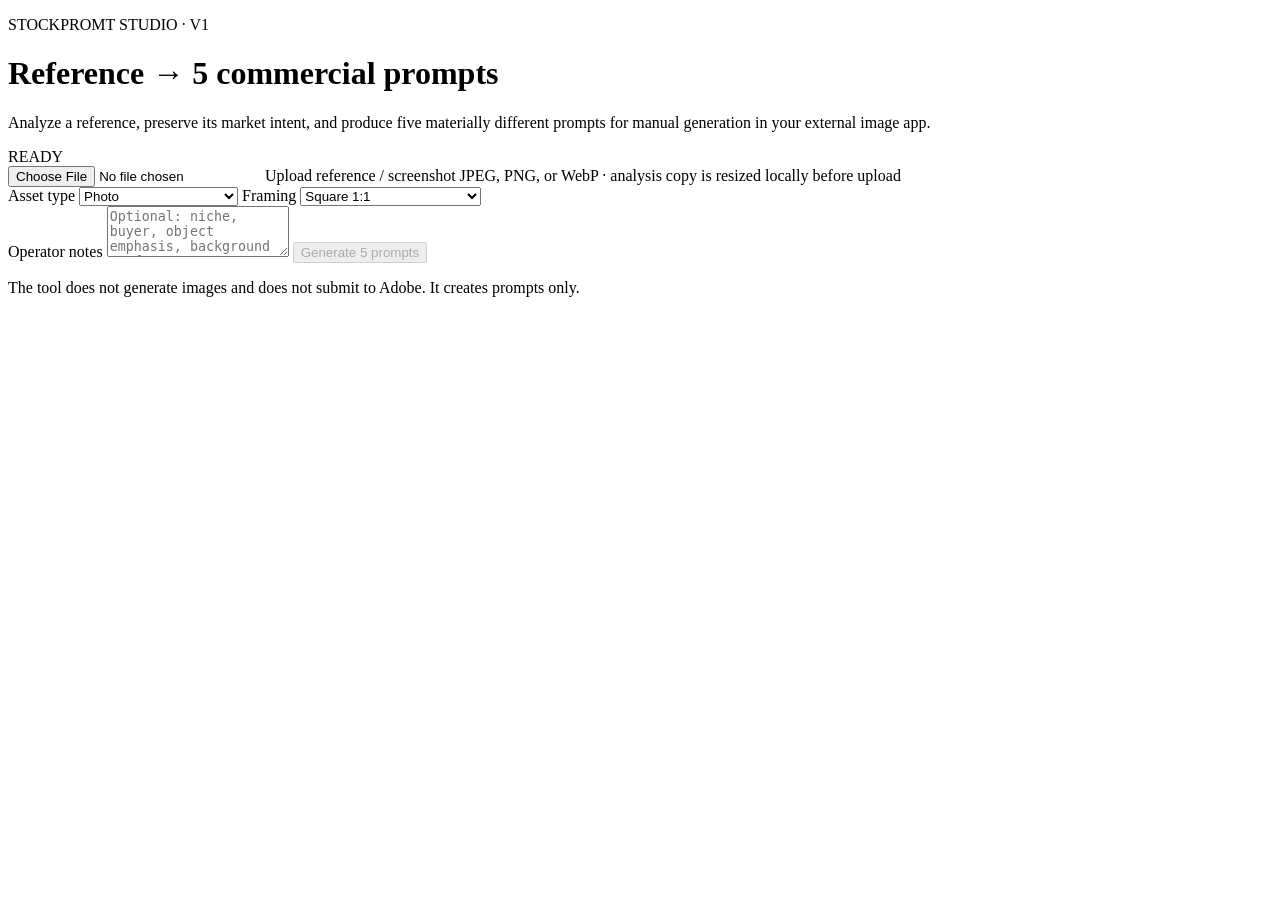
==== prompt-studio/index.html @ a19a1097 "feat(prompt-studio): add standalone prompt compiler UI" ====
<!doctype html>
<html lang="en">
<head>
  <meta charset="utf-8">
  <meta name="viewport" content="width=device-width,initial-scale=1">
  <meta name="description" content="StockPromt Studio creates distinct, microstock-safe image generation prompts from a reference image.">
  <title>StockPromt Studio</title>
  <link rel="stylesheet" href="./styles.css">
</head>
<body>
  <main class="shell">
    <header class="hero">
      <div>
        <p class="eyebrow">STOCKPROMT STUDIO · V1</p>
        <h1>Reference → 5 commercial prompts</h1>
        <p class="sub">Analyze a reference, preserve its market intent, and produce five materially different prompts for manual generation in your external image app.</p>
      </div>
      <div class="status" id="status">READY</div>
    </header>

    <section class="panel">
      <label class="drop" id="drop">
        <input id="image" type="file" accept="image/jpeg,image/png,image/webp">
        <span class="drop-title">Upload reference / screenshot</span>
        <span class="drop-help">JPEG, PNG, or WebP · analysis copy is resized locally before upload</span>
      </label>
      <img id="preview" class="preview" alt="Reference preview" hidden>

      <div class="controls">
        <label>Asset type
          <select id="assetType">
            <option>Photo</option>
            <option>Illustration</option>
            <option>Vector concept</option>
            <option>Any suitable stock type</option>
          </select>
        </label>
        <label>Framing
          <select id="aspect">
            <option>Square 1:1</option>
            <option>Landscape 4:3</option>
            <option>Landscape 3:2</option>
            <option>Wide 16:9</option>
            <option>Portrait 2:3</option>
            <option>Choose from the reference</option>
          </select>
        </label>
      </div>

      <label>Operator notes
        <textarea id="notes" rows="3" maxlength="2000" placeholder="Optional: niche, buyer, object emphasis, background preference, copy-space need, etc."></textarea>
      </label>

      <button id="run" class="primary" disabled>Generate 5 prompts</button>
      <p class="fine">The tool does not generate images and does not submit to Adobe. It creates prompts only.</p>
    </section>

    <section id="summary" class="summary panel" hidden>
      <div><span class="label">Reference</span><p id="referenceSummary"></p></div>
      <div><span class="label">Commercial intent</span><p id="commercialIntent"></p></div>
      <div><span class="label">Policy notes</span><ul id="policyNotes"></ul></div>
    </section>

    <section id="results" class="results" hidden>
      <div class="results-head">
        <h2>Five distinct directions</h2>
        <span id="modelBadge" class="badge"></span>
      </div>
      <div id="cards"></div>
    </section>
  </main>
  <script type="module" src="./app.js"></script>
</body>
</html>
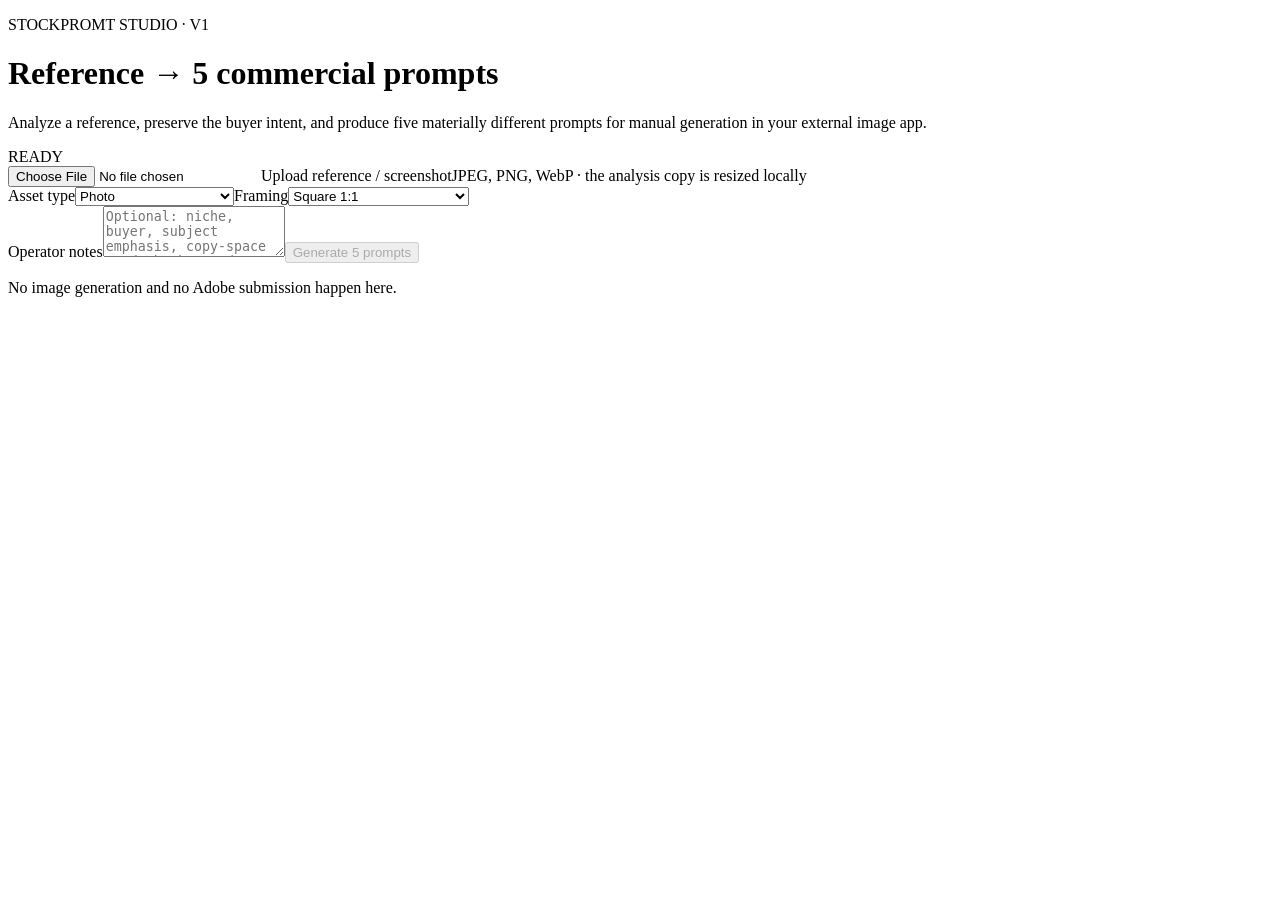
==== commit c1e3a87a: "feat(prompt-studio): add mobile prompt studio UI" ====
--- a/prompt-studio/index.html
+++ b/prompt-studio/index.html
@@ -1,74 +1 @@
-<!doctype html>
-<html lang="en">
-<head>
-  <meta charset="utf-8">
-  <meta name="viewport" content="width=device-width,initial-scale=1">
-  <meta name="description" content="StockPromt Studio creates distinct, microstock-safe image generation prompts from a reference image.">
-  <title>StockPromt Studio</title>
-  <link rel="stylesheet" href="./styles.css">
-</head>
-<body>
-  <main class="shell">
-    <header class="hero">
-      <div>
-        <p class="eyebrow">STOCKPROMT STUDIO · V1</p>
-        <h1>Reference → 5 commercial prompts</h1>
-        <p class="sub">Analyze a reference, preserve its market intent, and produce five materially different prompts for manual generation in your external image app.</p>
-      </div>
-      <div class="status" id="status">READY</div>
-    </header>
-
-    <section class="panel">
-      <label class="drop" id="drop">
-        <input id="image" type="file" accept="image/jpeg,image/png,image/webp">
-        <span class="drop-title">Upload reference / screenshot</span>
-        <span class="drop-help">JPEG, PNG, or WebP · analysis copy is resized locally before upload</span>
-      </label>
-      <img id="preview" class="preview" alt="Reference preview" hidden>
-
-      <div class="controls">
-        <label>Asset type
-          <select id="assetType">
-            <option>Photo</option>
-            <option>Illustration</option>
-            <option>Vector concept</option>
-            <option>Any suitable stock type</option>
-          </select>
-        </label>
-        <label>Framing
-          <select id="aspect">
-            <option>Square 1:1</option>
-            <option>Landscape 4:3</option>
-            <option>Landscape 3:2</option>
-            <option>Wide 16:9</option>
-            <option>Portrait 2:3</option>
-            <option>Choose from the reference</option>
-          </select>
-        </label>
-      </div>
-
-      <label>Operator notes
-        <textarea id="notes" rows="3" maxlength="2000" placeholder="Optional: niche, buyer, object emphasis, background preference, copy-space need, etc."></textarea>
-      </label>
-
-      <button id="run" class="primary" disabled>Generate 5 prompts</button>
-      <p class="fine">The tool does not generate images and does not submit to Adobe. It creates prompts only.</p>
-    </section>
-
-    <section id="summary" class="summary panel" hidden>
-      <div><span class="label">Reference</span><p id="referenceSummary"></p></div>
-      <div><span class="label">Commercial intent</span><p id="commercialIntent"></p></div>
-      <div><span class="label">Policy notes</span><ul id="policyNotes"></ul></div>
-    </section>
-
-    <section id="results" class="results" hidden>
-      <div class="results-head">
-        <h2>Five distinct directions</h2>
-        <span id="modelBadge" class="badge"></span>
-      </div>
-      <div id="cards"></div>
-    </section>
-  </main>
-  <script type="module" src="./app.js"></script>
-</body>
-</html>
+<!doctype html><html lang="en"><head><meta charset="utf-8"><meta name="viewport" content="width=device-width,initial-scale=1"><meta name="description" content="StockPromt Studio: reference image to five distinct commercial microstock prompts"><title>StockPromt Studio</title><link rel="stylesheet" href="./styles.css"></head><body><main class="shell"><header class="hero"><div><p class="eyebrow">STOCKPROMT STUDIO · V1</p><h1>Reference → 5 commercial prompts</h1><p class="sub">Analyze a reference, preserve the buyer intent, and produce five materially different prompts for manual generation in your external image app.</p></div><div id="status" class="status">READY</div></header><section class="panel"><label id="drop" class="drop"><input id="image" type="file" accept="image/jpeg,image/png,image/webp"><span class="drop-title">Upload reference / screenshot</span><span class="drop-help">JPEG, PNG, WebP · the analysis copy is resized locally</span></label><img id="preview" class="preview" alt="Reference preview" hidden><div class="controls"><label>Asset type<select id="assetType"><option>Photo</option><option>Illustration</option><option>Vector concept</option><option>Any suitable stock type</option></select></label><label>Framing<select id="aspect"><option>Square 1:1</option><option>Landscape 4:3</option><option>Landscape 3:2</option><option>Wide 16:9</option><option>Portrait 2:3</option><option>Choose from the reference</option></select></label></div><label>Operator notes<textarea id="notes" rows="3" maxlength="2000" placeholder="Optional: niche, buyer, subject emphasis, copy-space need, background preference..."></textarea></label><button id="run" class="primary" disabled>Generate 5 prompts</button><p class="fine">No image generation and no Adobe submission happen here.</p></section><section id="summary" class="summary panel" hidden><div><span class="label">REFERENCE</span><p id="referenceSummary"></p></div><div><span class="label">COMMERCIAL INTENT</span><p id="commercialIntent"></p></div><div><span class="label">POLICY NOTES</span><ul id="policyNotes"></ul></div></section><section id="results" class="results" hidden><div class="results-head"><h2>Five distinct directions</h2><span id="modelBadge" class="badge"></span></div><div id="cards"></div></section></main><script type="module" src="./app.js"></script></body></html>
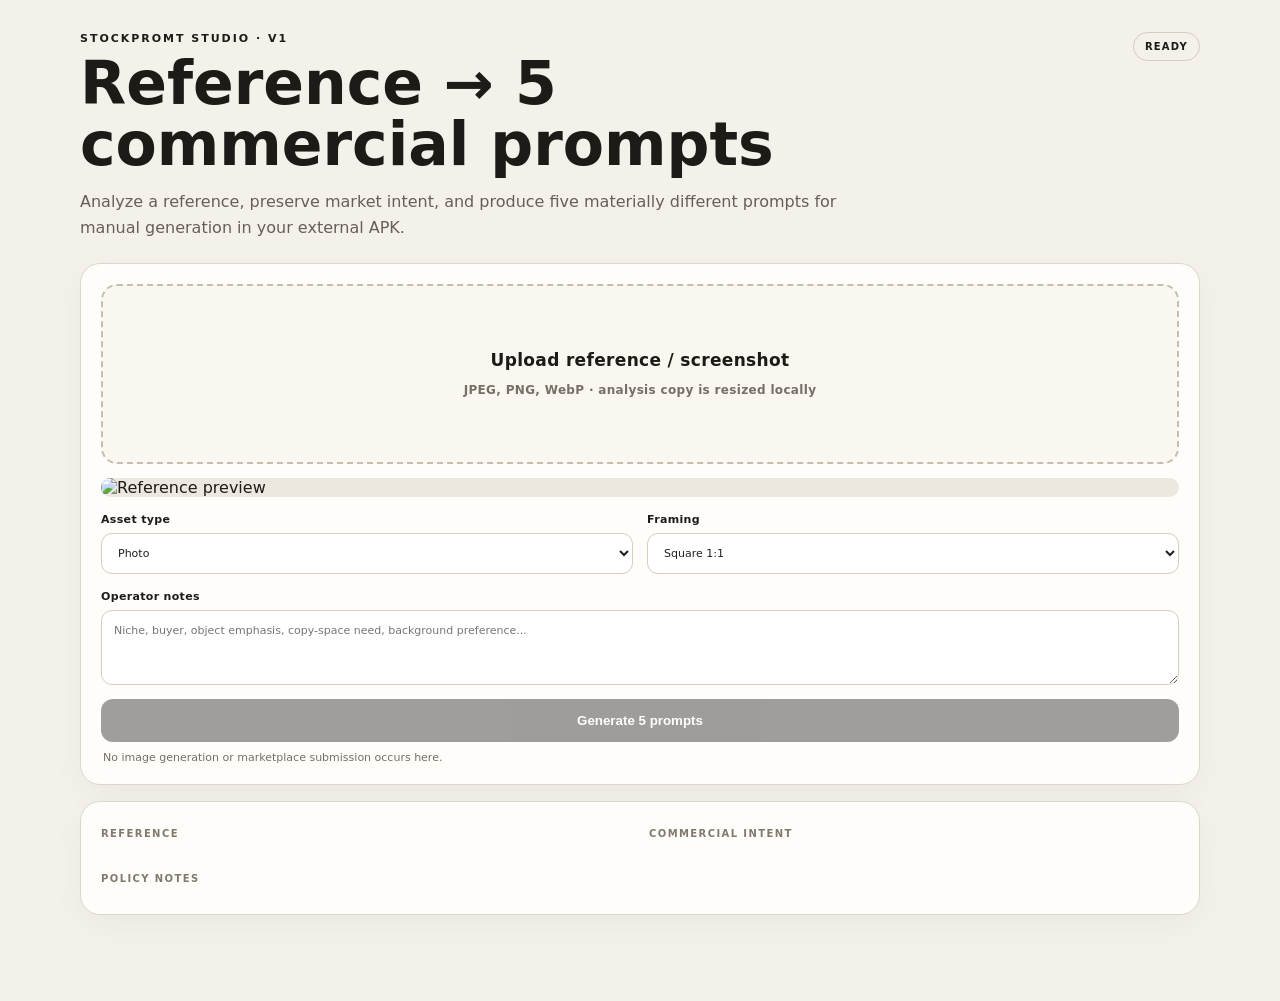
==== commit d28bf88e: "feat(prompt-studio): add reference prompt studio UI" ====
--- a/prompt-studio/index.html
+++ b/prompt-studio/index.html
@@ -1 +1 @@
-<!doctype html><html lang="en"><head><meta charset="utf-8"><meta name="viewport" content="width=device-width,initial-scale=1"><meta name="description" content="StockPromt Studio: reference image to five distinct commercial microstock prompts"><title>StockPromt Studio</title><link rel="stylesheet" href="./styles.css"></head><body><main class="shell"><header class="hero"><div><p class="eyebrow">STOCKPROMT STUDIO · V1</p><h1>Reference → 5 commercial prompts</h1><p class="sub">Analyze a reference, preserve the buyer intent, and produce five materially different prompts for manual generation in your external image app.</p></div><div id="status" class="status">READY</div></header><section class="panel"><label id="drop" class="drop"><input id="image" type="file" accept="image/jpeg,image/png,image/webp"><span class="drop-title">Upload reference / screenshot</span><span class="drop-help">JPEG, PNG, WebP · the analysis copy is resized locally</span></label><img id="preview" class="preview" alt="Reference preview" hidden><div class="controls"><label>Asset type<select id="assetType"><option>Photo</option><option>Illustration</option><option>Vector concept</option><option>Any suitable stock type</option></select></label><label>Framing<select id="aspect"><option>Square 1:1</option><option>Landscape 4:3</option><option>Landscape 3:2</option><option>Wide 16:9</option><option>Portrait 2:3</option><option>Choose from the reference</option></select></label></div><label>Operator notes<textarea id="notes" rows="3" maxlength="2000" placeholder="Optional: niche, buyer, subject emphasis, copy-space need, background preference..."></textarea></label><button id="run" class="primary" disabled>Generate 5 prompts</button><p class="fine">No image generation and no Adobe submission happen here.</p></section><section id="summary" class="summary panel" hidden><div><span class="label">REFERENCE</span><p id="referenceSummary"></p></div><div><span class="label">COMMERCIAL INTENT</span><p id="commercialIntent"></p></div><div><span class="label">POLICY NOTES</span><ul id="policyNotes"></ul></div></section><section id="results" class="results" hidden><div class="results-head"><h2>Five distinct directions</h2><span id="modelBadge" class="badge"></span></div><div id="cards"></div></section></main><script type="module" src="./app.js"></script></body></html>+<!doctype html><html lang="en"><head><meta charset="utf-8"><meta name="viewport" content="width=device-width,initial-scale=1"><meta name="description" content="StockPromt Studio turns a reference into five distinct commercial microstock prompts"><title>StockPromt Studio</title><link rel="stylesheet" href="./styles.css"></head><body><main class="shell"><header class="hero"><div><p class="eyebrow">STOCKPROMT STUDIO · V1</p><h1>Reference → 5 commercial prompts</h1><p class="sub">Analyze a reference, preserve market intent, and produce five materially different prompts for manual generation in your external APK.</p></div><div id="status" class="status">READY</div></header><section class="panel"><label id="drop" class="drop"><input id="image" type="file" accept="image/jpeg,image/png,image/webp"><span class="drop-title">Upload reference / screenshot</span><span class="drop-help">JPEG, PNG, WebP · analysis copy is resized locally</span></label><img id="preview" class="preview" alt="Reference preview" hidden><div class="controls"><label>Asset type<select id="assetType"><option>Photo</option><option>Illustration</option><option>Vector concept</option><option>Any suitable stock type</option></select></label><label>Framing<select id="aspect"><option>Square 1:1</option><option>Landscape 4:3</option><option>Landscape 3:2</option><option>Wide 16:9</option><option>Portrait 2:3</option><option>Choose from the reference</option></select></label></div><label>Operator notes<textarea id="notes" rows="3" maxlength="2000" placeholder="Niche, buyer, object emphasis, copy-space need, background preference..."></textarea></label><button id="run" class="primary" disabled>Generate 5 prompts</button><p class="fine">No image generation or marketplace submission occurs here.</p></section><section id="summary" class="summary panel" hidden><div><span class="label">REFERENCE</span><p id="referenceSummary"></p></div><div><span class="label">COMMERCIAL INTENT</span><p id="commercialIntent"></p></div><div><span class="label">POLICY NOTES</span><ul id="policyNotes"></ul></div></section><section id="results" class="results" hidden><div class="results-head"><h2>Five distinct directions</h2><span id="modelBadge" class="badge"></span></div><div id="cards"></div></section></main><script type="module" src="./app.js"></script></body></html>
--- a/prompt-studio/styles.css
+++ b/prompt-studio/styles.css
@@ -0,0 +1 @@
+*{box-sizing:border-box}html,body{margin:0;padding:0;background:#f4f1eb;color:#1d1b18;font-family:Inter,ui-sans-serif,system-ui,-apple-system,BlinkMacSystemFont,"Segoe UI",sans-serif}body{min-height:100vh}.shell{width:min(1120px,calc(100% - 24px));margin:auto;padding:32px 0 70px}.hero{display:flex;justify-content:space-between;gap:18px;align-items:flex-start;margin-bottom:22px}.eyebrow{margin:0 0 8px;font-size:11px;letter-spacing:.18em;font-weight:800}.hero h1{margin:0;max-width:820px;font-size:clamp(32px,5vw,60px);line-height:1.02}.sub{max-width:780px;margin:14px 0 0;color:#655f57;line-height:1.6}.status{padding:8px 11px;border:1px solid #d2cbc0;border-radius:999px;font-size:10px;font-weight:900;letter-spacing:.12em;white-space:nowrap}.status.busy{opacity:.55}.panel,.card{background:#fffdfa;border:1px solid #ddd6ca;border-radius:20px;box-shadow:0 10px 34px rgba(0,0,0,.04)}.panel{padding:20px;margin-bottom:16px}.drop{min-height:180px;display:flex;flex-direction:column;align-items:center;justify-content:center;padding:26px;text-align:center;border:2px dashed #c6bdb0;border-radius:16px;background:#faf7f1;cursor:pointer}.drop.dragging{transform:scale(.995)}.drop input{display:none}.drop-title{font-weight:850;font-size:17px}.drop-help{margin-top:6px;font-size:12px;color:#766f65}.preview{display:block;width:100%;max-height:360px;object-fit:contain;border-radius:14px;margin-top:14px;background:#ece8e0}.controls{display:grid;grid-template-columns:1fr 1fr;gap:14px;margin:16px 0}label{display:flex;flex-direction:column;gap:7px;font-size:11px;font-weight:850;letter-spacing:.03em}select,textarea{width:100%;font:inherit;font-weight:500;letter-spacing:0;border:1px solid #d6cec2;border-radius:11px;background:#fff;padding:12px;color:#211f1b}textarea{resize:vertical;line-height:1.5}.primary{width:100%;border:0;border-radius:12px;background:#1d1b18;color:#fff;padding:14px 18px;font-weight:850;cursor:pointer;margin-top:14px}.primary:disabled{opacity:.42;cursor:not-allowed}.fine{font-size:11px;color:#766f65;margin:9px 2px 0}.summary{display:grid;grid-template-columns:1fr 1fr;gap:18px}.summary .label{font-size:10px;letter-spacing:.14em;font-weight:900;color:#81796e}.summary p{line-height:1.55;margin:8px 0 0}.summary ul{line-height:1.5;margin:8px 0 0;padding-left:18px}.results{margin-top:24px}.results-head{display:flex;justify-content:space-between;align-items:center;gap:12px;margin-bottom:12px}.results-head h2{margin:0;font-size:22px}.badge{display:inline-flex;padding:6px 8px;border-radius:999px;background:#eee9e0;color:#5d574f;font-size:10px;font-weight:900;letter-spacing:.09em;text-transform:uppercase}.card{padding:18px;margin-bottom:13px}.card-head{display:flex;justify-content:space-between;align-items:flex-start;gap:12px}.card-head h3{margin:4px 0 0;font-size:20px}.num{font-size:10px;letter-spacing:.16em;font-weight:900;color:#8a8175}.use,.change{color:#615b53;line-height:1.55}.prompt-box{margin-top:13px;border:1px solid #d8d0c4;border-radius:13px;overflow:hidden;background:#f8f5ef}.prompt-box.muted{background:#f0ede7}.box-head{display:flex;align-items:center;justify-content:space-between;gap:10px;padding:9px 12px;border-bottom:1px solid #d8d0c4;font-size:10px;font-weight:900;letter-spacing:.1em}.box-head button{border:0;background:transparent;font:inherit;cursor:pointer}.prompt-box pre{margin:0;padding:13px;white-space:pre-wrap;word-break:break-word;font:500 13px/1.6 ui-monospace,SFMono-Regular,Menlo,Consolas,monospace}.meta{display:flex;flex-wrap:wrap;gap:7px;margin-top:11px;color:#6c655d;font-size:11px}.meta span{padding:6px 8px;border-radius:999px;background:#efebe4}@media(max-width:720px){.shell{width:calc(100% - 14px);padding-top:18px}.hero{flex-direction:column}.summary,.controls{grid-template-columns:1fr}.results-head,.card-head{align-items:flex-start;flex-direction:column}.status{align-self:flex-start}}
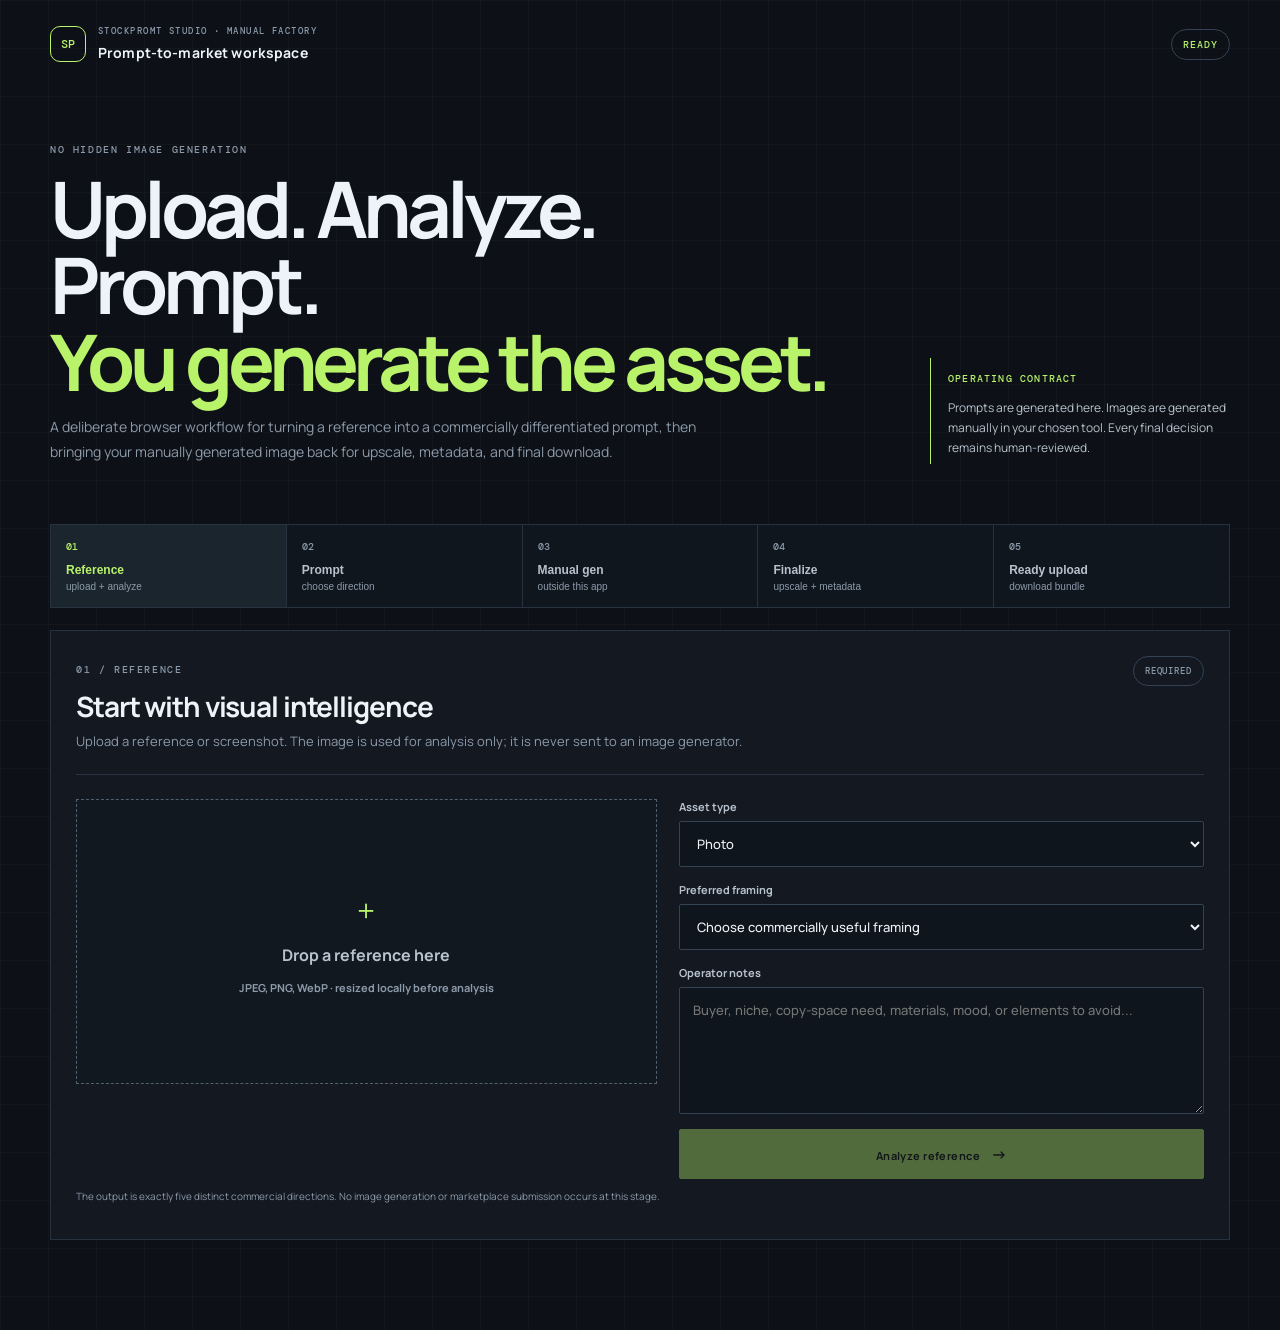
==== commit fc5e2900: "feat: add manual asset factory workflow UI" ====
--- a/prompt-studio/index.html
+++ b/prompt-studio/index.html
@@ -1 +1,87 @@
-<!doctype html><html lang="en"><head><meta charset="utf-8"><meta name="viewport" content="width=device-width,initial-scale=1"><meta name="description" content="StockPromt Studio turns a reference into five distinct commercial microstock prompts"><title>StockPromt Studio</title><link rel="stylesheet" href="./styles.css"></head><body><main class="shell"><header class="hero"><div><p class="eyebrow">STOCKPROMT STUDIO · V1</p><h1>Reference → 5 commercial prompts</h1><p class="sub">Analyze a reference, preserve market intent, and produce five materially different prompts for manual generation in your external APK.</p></div><div id="status" class="status">READY</div></header><section class="panel"><label id="drop" class="drop"><input id="image" type="file" accept="image/jpeg,image/png,image/webp"><span class="drop-title">Upload reference / screenshot</span><span class="drop-help">JPEG, PNG, WebP · analysis copy is resized locally</span></label><img id="preview" class="preview" alt="Reference preview" hidden><div class="controls"><label>Asset type<select id="assetType"><option>Photo</option><option>Illustration</option><option>Vector concept</option><option>Any suitable stock type</option></select></label><label>Framing<select id="aspect"><option>Square 1:1</option><option>Landscape 4:3</option><option>Landscape 3:2</option><option>Wide 16:9</option><option>Portrait 2:3</option><option>Choose from the reference</option></select></label></div><label>Operator notes<textarea id="notes" rows="3" maxlength="2000" placeholder="Niche, buyer, object emphasis, copy-space need, background preference..."></textarea></label><button id="run" class="primary" disabled>Generate 5 prompts</button><p class="fine">No image generation or marketplace submission occurs here.</p></section><section id="summary" class="summary panel" hidden><div><span class="label">REFERENCE</span><p id="referenceSummary"></p></div><div><span class="label">COMMERCIAL INTENT</span><p id="commercialIntent"></p></div><div><span class="label">POLICY NOTES</span><ul id="policyNotes"></ul></div></section><section id="results" class="results" hidden><div class="results-head"><h2>Five distinct directions</h2><span id="modelBadge" class="badge"></span></div><div id="cards"></div></section></main><script type="module" src="./app.js"></script></body></html>+<!doctype html>
+<html lang="id">
+<head>
+  <meta charset="utf-8">
+  <meta name="viewport" content="width=device-width,initial-scale=1">
+  <meta name="description" content="StockPromt Studio: reference analysis, commercial prompts, manual generation, upscale, metadata, and final download.">
+  <title>StockPromt Studio · Manual Asset Factory</title>
+  <link rel="stylesheet" href="./styles.css">
+</head>
+<body>
+  <main class="shell">
+    <header class="topbar">
+      <div class="brand"><span class="brand-mark">SP</span><div><p class="eyebrow">STOCKPROMT STUDIO · MANUAL FACTORY</p><strong>Prompt-to-market workspace</strong></div></div>
+      <div id="status" class="status">READY</div>
+    </header>
+
+    <section class="intro">
+      <div>
+        <p class="kicker">NO HIDDEN IMAGE GENERATION</p>
+        <h1>Upload. Analyze. Prompt.<br><em>You generate the asset.</em></h1>
+        <p class="sub">A deliberate browser workflow for turning a reference into a commercially differentiated prompt, then bringing your manually generated image back for upscale, metadata, and final download.</p>
+      </div>
+      <div class="contract"><span>OPERATING CONTRACT</span><p>Prompts are generated here. Images are generated manually in your chosen tool. Every final decision remains human-reviewed.</p></div>
+    </section>
+
+    <nav class="stepper" aria-label="Workflow stages">
+      <button class="step active" data-step="reference"><span>01</span><b>Reference</b><small>upload + analyze</small></button>
+      <button class="step" data-step="prompt"><span>02</span><b>Prompt</b><small>choose direction</small></button>
+      <button class="step" data-step="manual"><span>03</span><b>Manual gen</b><small>outside this app</small></button>
+      <button class="step" data-step="finalize"><span>04</span><b>Finalize</b><small>upscale + metadata</small></button>
+      <button class="step" data-step="ready"><span>05</span><b>Ready upload</b><small>download bundle</small></button>
+    </nav>
+
+    <section id="referenceStage" class="stage active-stage">
+      <div class="stage-head"><div><span class="stage-num">01 / REFERENCE</span><h2>Start with visual intelligence</h2><p>Upload a reference or screenshot. The image is used for analysis only; it is never sent to an image generator.</p></div><span class="stage-state">REQUIRED</span></div>
+      <div class="grid-two">
+        <div>
+          <label id="drop" class="drop"><input id="image" type="file" accept="image/jpeg,image/png,image/webp"><span class="drop-icon">＋</span><span class="drop-title">Drop a reference here</span><span class="drop-help">JPEG, PNG, WebP · resized locally before analysis</span></label>
+          <img id="preview" class="preview" alt="Reference preview" hidden>
+        </div>
+        <div class="form-stack">
+          <label>Asset type<select id="assetType"><option>Photo</option><option>Illustration</option><option>Vector concept</option><option>Any suitable stock type</option></select></label>
+          <label>Preferred framing<select id="aspect"><option>Choose commercially useful framing</option><option>Square 1:1</option><option>Landscape 4:3</option><option>Landscape 3:2</option><option>Wide 16:9</option><option>Portrait 2:3</option></select></label>
+          <label>Operator notes<textarea id="notes" rows="5" maxlength="2000" placeholder="Buyer, niche, copy-space need, materials, mood, or elements to avoid..."></textarea></label>
+          <button id="run" class="primary" disabled>Analyze reference <span>→</span></button>
+        </div>
+      </div>
+      <p class="fine">The output is exactly five distinct commercial directions. No image generation or marketplace submission occurs at this stage.</p>
+    </section>
+
+    <section id="promptStage" class="stage" hidden>
+      <div class="stage-head"><div><span class="stage-num">02 / PROMPT</span><h2>Select one production direction</h2><p>Each card is a materially different concept, not a crop, recolor, flip, or near-duplicate.</p></div><span id="modelBadge" class="stage-state">5 OPTIONS</span></div>
+      <div id="summary" class="summary-grid"><div><span class="label">REFERENCE INTELLIGENCE</span><p id="referenceSummary">—</p></div><div><span class="label">COMMERCIAL INTENT</span><p id="commercialIntent">—</p></div><div class="wide"><span class="label">POLICY NOTES</span><ul id="policyNotes"></ul></div></div>
+      <div id="cards" class="cards"></div>
+      <div class="selection-bar"><span id="selectionText">Choose a direction to unlock manual generation.</span><button id="continueManual" class="primary small" disabled>Use selected prompt <span>→</span></button></div>
+    </section>
+
+    <section id="manualStage" class="stage" hidden>
+      <div class="stage-head"><div><span class="stage-num">03 / MANUAL GENERATION</span><h2>Generate outside StockPromt</h2><p>Copy the selected prompt into your preferred image tool. When the image is ready, upload it here for finalization.</p></div><span class="stage-state manual-state">HUMAN ACTION</span></div>
+      <div class="manual-grid">
+        <div class="manual-callout"><span class="manual-icon">↗</span><h3>Generation is intentionally manual</h3><p>Use the prompt, negative prompt, aspect ratio, and any seed or model controls in your external generator. StockPromt does not submit or hide a generation request.</p><div class="manual-check"><span>✓</span>Prompt copied or ready to copy</div><div class="manual-check"><span>✓</span>Visual result reviewed by you</div></div>
+        <div class="selected-prompt"><div class="box-head"><span>SELECTED MASTER PROMPT</span><button id="copyMaster" class="ghost">COPY</button></div><pre id="selectedMaster">—</pre><div class="box-head secondary-head"><span>NEGATIVE / FAILURE AVOIDANCE</span><button id="copyNegative" class="ghost">COPY</button></div><pre id="selectedNegative">—</pre><div id="selectedMeta" class="meta"></div></div>
+      </div>
+      <div class="return-panel"><div><span class="stage-num">RETURN WITH YOUR IMAGE</span><h3>Upload the manually generated result</h3><p>PNG, JPEG, or WebP · maximum 20 MB. This image becomes the source for the optional AI upscale stage.</p></div><label id="generatedDrop" class="upload-button"><input id="generatedImage" type="file" accept="image/jpeg,image/png,image/webp"><span>＋ Upload generated image</span></label></div>
+      <div id="generatedPreviewWrap" class="generated-preview" hidden><img id="generatedPreview" alt="Generated image preview"><div><span class="label">UPLOADED SOURCE</span><p id="generatedInfo"></p><button id="continueFinalize" class="primary small">Continue to finalization <span>→</span></button></div></div>
+    </section>
+
+    <section id="finalizeStage" class="stage" hidden>
+      <div class="stage-head"><div><span class="stage-num">04 / FINALIZE</span><h2>Upscale, inspect, and prepare metadata</h2><p>Run the configured super-resolution provider, then review the generated metadata before downloading the final asset.</p></div><span id="finalState" class="stage-state">WAITING</span></div>
+      <div class="final-grid">
+        <div class="final-source"><img id="finalPreview" alt="Final source preview"><div class="source-caption"><span class="label">SOURCE IMAGE</span><p id="finalSourceInfo">—</p></div></div>
+        <div class="upscale-panel"><span class="label">AI SUPER-RESOLUTION</span><h3>Make a final master</h3><p>Provider and model identity will be shown. A plain resize must never be labeled as AI upscale.</p><button id="runUpscale" class="primary">Run AI upscale <span>→</span></button><p id="upscaleMessage" class="fine">Ready when you are.</p><div id="upscaleResult" class="upscale-result" hidden><div><span class="label">PROVIDER</span><strong id="provider">—</strong></div><div><span class="label">MODEL</span><strong id="model">—</strong></div><div><span class="label">OPERATION</span><strong id="operation">AI SUPER-RESOLUTION</strong></div><div><span class="label">DIMENSIONS</span><strong id="dimensions">—</strong></div></div></div>
+      </div>
+      <div class="metadata-panel"><div class="stage-head compact"><div><span class="stage-num">METADATA</span><h3>Adobe-ready information</h3></div><span class="stage-state">EDITABLE</span></div><div class="metadata-form"><label>Title<input id="metaTitle" maxlength="200"></label><label>Category<select id="metaCategory"><option>Objects</option><option>Technology</option><option>Nature</option><option>People</option><option>Lifestyle</option><option>Backgrounds</option><option>Food</option></select></label><label class="wide-field">Description<textarea id="metaDescription" rows="3" maxlength="500"></textarea></label><label class="wide-field">Keywords <span class="field-help">comma separated, review before submission</span><textarea id="metaKeywords" rows="3" maxlength="1000"></textarea></label></div></div>
+      <button id="markReady" class="primary ready-button" disabled>Mark ready for upload <span>→</span></button>
+    </section>
+
+    <section id="readyStage" class="stage" hidden>
+      <div class="ready-hero"><div class="ready-check">✓</div><span class="stage-num">05 / READY UPLOAD</span><h2>Human review checkpoint reached</h2><p>Your final asset, metadata, and provenance are ready for download. Review the image and marketplace policy one last time before submission.</p></div>
+      <div class="download-grid"><div class="download-card"><span class="label">FINAL ASSET</span><h3 id="readyAssetName">Final master</h3><p id="readyAssetInfo">—</p><a id="downloadAsset" class="primary download-link" download>Download final asset <span>↓</span></a></div><div class="download-card"><span class="label">METADATA PACKAGE</span><h3>Adobe metadata JSON</h3><p>Title, description, keywords, category, and provenance.</p><button id="downloadMetadata" class="secondary">Download metadata <span>↓</span></button></div></div>
+      <div class="review-list"><span class="label">FINAL REVIEW CHECKLIST</span><div class="review-row"><span>Technical image file and dimensions inspected</span><b>REVIEW</b></div><div class="review-row"><span>No logos, watermarks, UI, or unintended text</span><b>REVIEW</b></div><div class="review-row"><span>Similarity and IP concerns considered</span><b>REVIEW</b></div><div class="review-row"><span>Metadata is accurate and human-approved</span><b>REVIEW</b></div></div>
+      <button id="startOver" class="text-button">Start another asset</button>
+    </section>
+  </main>
+  <script type="module" src="./app.js"></script>
+</body>
+</html>
--- a/prompt-studio/styles.css
+++ b/prompt-studio/styles.css
@@ -1 +1,3 @@
-*{box-sizing:border-box}html,body{margin:0;padding:0;background:#f4f1eb;color:#1d1b18;font-family:Inter,ui-sans-serif,system-ui,-apple-system,BlinkMacSystemFont,"Segoe UI",sans-serif}body{min-height:100vh}.shell{width:min(1120px,calc(100% - 24px));margin:auto;padding:32px 0 70px}.hero{display:flex;justify-content:space-between;gap:18px;align-items:flex-start;margin-bottom:22px}.eyebrow{margin:0 0 8px;font-size:11px;letter-spacing:.18em;font-weight:800}.hero h1{margin:0;max-width:820px;font-size:clamp(32px,5vw,60px);line-height:1.02}.sub{max-width:780px;margin:14px 0 0;color:#655f57;line-height:1.6}.status{padding:8px 11px;border:1px solid #d2cbc0;border-radius:999px;font-size:10px;font-weight:900;letter-spacing:.12em;white-space:nowrap}.status.busy{opacity:.55}.panel,.card{background:#fffdfa;border:1px solid #ddd6ca;border-radius:20px;box-shadow:0 10px 34px rgba(0,0,0,.04)}.panel{padding:20px;margin-bottom:16px}.drop{min-height:180px;display:flex;flex-direction:column;align-items:center;justify-content:center;padding:26px;text-align:center;border:2px dashed #c6bdb0;border-radius:16px;background:#faf7f1;cursor:pointer}.drop.dragging{transform:scale(.995)}.drop input{display:none}.drop-title{font-weight:850;font-size:17px}.drop-help{margin-top:6px;font-size:12px;color:#766f65}.preview{display:block;width:100%;max-height:360px;object-fit:contain;border-radius:14px;margin-top:14px;background:#ece8e0}.controls{display:grid;grid-template-columns:1fr 1fr;gap:14px;margin:16px 0}label{display:flex;flex-direction:column;gap:7px;font-size:11px;font-weight:850;letter-spacing:.03em}select,textarea{width:100%;font:inherit;font-weight:500;letter-spacing:0;border:1px solid #d6cec2;border-radius:11px;background:#fff;padding:12px;color:#211f1b}textarea{resize:vertical;line-height:1.5}.primary{width:100%;border:0;border-radius:12px;background:#1d1b18;color:#fff;padding:14px 18px;font-weight:850;cursor:pointer;margin-top:14px}.primary:disabled{opacity:.42;cursor:not-allowed}.fine{font-size:11px;color:#766f65;margin:9px 2px 0}.summary{display:grid;grid-template-columns:1fr 1fr;gap:18px}.summary .label{font-size:10px;letter-spacing:.14em;font-weight:900;color:#81796e}.summary p{line-height:1.55;margin:8px 0 0}.summary ul{line-height:1.5;margin:8px 0 0;padding-left:18px}.results{margin-top:24px}.results-head{display:flex;justify-content:space-between;align-items:center;gap:12px;margin-bottom:12px}.results-head h2{margin:0;font-size:22px}.badge{display:inline-flex;padding:6px 8px;border-radius:999px;background:#eee9e0;color:#5d574f;font-size:10px;font-weight:900;letter-spacing:.09em;text-transform:uppercase}.card{padding:18px;margin-bottom:13px}.card-head{display:flex;justify-content:space-between;align-items:flex-start;gap:12px}.card-head h3{margin:4px 0 0;font-size:20px}.num{font-size:10px;letter-spacing:.16em;font-weight:900;color:#8a8175}.use,.change{color:#615b53;line-height:1.55}.prompt-box{margin-top:13px;border:1px solid #d8d0c4;border-radius:13px;overflow:hidden;background:#f8f5ef}.prompt-box.muted{background:#f0ede7}.box-head{display:flex;align-items:center;justify-content:space-between;gap:10px;padding:9px 12px;border-bottom:1px solid #d8d0c4;font-size:10px;font-weight:900;letter-spacing:.1em}.box-head button{border:0;background:transparent;font:inherit;cursor:pointer}.prompt-box pre{margin:0;padding:13px;white-space:pre-wrap;word-break:break-word;font:500 13px/1.6 ui-monospace,SFMono-Regular,Menlo,Consolas,monospace}.meta{display:flex;flex-wrap:wrap;gap:7px;margin-top:11px;color:#6c655d;font-size:11px}.meta span{padding:6px 8px;border-radius:999px;background:#efebe4}@media(max-width:720px){.shell{width:calc(100% - 14px);padding-top:18px}.hero{flex-direction:column}.summary,.controls{grid-template-columns:1fr}.results-head,.card-head{align-items:flex-start;flex-direction:column}.status{align-self:flex-start}}+@import url('https://fonts.googleapis.com/css2?family=DM+Mono:wght@400;500&family=Manrope:wght@400;500;600;700;800&display=swap');
+:root{--bg:#0d1117;--panel:#141a22;--panel2:#10161e;--line:#263240;--line2:#334254;--text:#eef3f8;--muted:#8c9aaa;--soft:#b8c2cd;--accent:#b9f36a;--accent2:#75d6c3;--warn:#ffd27b;--danger:#ff8585}*{box-sizing:border-box}html,body{margin:0;min-height:100%;background:var(--bg);color:var(--text);font-family:Manrope,ui-sans-serif,system-ui,sans-serif}body{background-image:linear-gradient(rgba(255,255,255,.025) 1px,transparent 1px),linear-gradient(90deg,rgba(255,255,255,.025) 1px,transparent 1px);background-size:48px 48px}.shell{width:min(1180px,calc(100% - 32px));margin:auto;padding:25px 0 90px}.topbar{display:flex;justify-content:space-between;align-items:center;margin-bottom:70px}.brand{display:flex;align-items:center;gap:12px}.brand-mark{display:grid;place-items:center;width:36px;height:36px;border:1px solid var(--accent);color:var(--accent);border-radius:10px;font:500 12px 'DM Mono',monospace}.brand strong{font-size:14px;letter-spacing:.01em}.eyebrow,.kicker,.stage-num,.label{font:500 10px 'DM Mono',monospace;letter-spacing:.16em;color:var(--muted)}.eyebrow{margin:0 0 4px;font-size:9px}.status,.stage-state{border:1px solid var(--line2);border-radius:999px;padding:8px 11px;color:var(--accent);font:500 10px 'DM Mono',monospace;letter-spacing:.1em;white-space:nowrap}.status.busy{color:var(--warn);border-color:#665531}.intro{display:grid;grid-template-columns:minmax(0,1fr) 300px;gap:50px;align-items:end;margin-bottom:60px}.intro h1{margin:14px 0 16px;max-width:800px;font-size:clamp(42px,7vw,78px);line-height:.98;letter-spacing:-.065em}.intro h1 em{color:var(--accent);font-style:normal}.sub{max-width:690px;margin:0;color:var(--muted);line-height:1.75;font-size:14px}.contract{border-left:1px solid var(--accent);padding:7px 0 7px 17px}.contract span{font:500 10px 'DM Mono',monospace;color:var(--accent);letter-spacing:.12em}.contract p{color:var(--soft);font-size:12px;line-height:1.65;margin:11px 0 0}.stepper{display:grid;grid-template-columns:repeat(5,1fr);gap:1px;border:1px solid var(--line);background:var(--line);margin-bottom:22px}.step{border:0;background:var(--panel2);color:var(--muted);padding:15px;text-align:left;cursor:pointer;min-height:77px}.step span{display:block;font:500 10px 'DM Mono',monospace;margin-bottom:10px}.step b{display:block;color:var(--soft);font-size:12px}.step small{display:block;margin-top:4px;font-size:10px}.step.active{background:#1b252d}.step.active span,.step.active b{color:var(--accent)}.stage{border:1px solid var(--line);background:rgba(20,26,34,.92);padding:25px;min-height:400px}.stage[hidden]{display:none}.stage-head{display:flex;justify-content:space-between;gap:20px;align-items:flex-start;border-bottom:1px solid var(--line);padding-bottom:22px;margin-bottom:24px}.stage-head h2{font-size:28px;letter-spacing:-.04em;margin:9px 0 6px}.stage-head p{color:var(--muted);font-size:13px;margin:0;line-height:1.6;max-width:720px}.stage-state{color:var(--muted);font-size:9px}.manual-state{color:var(--warn);border-color:#665531}.grid-two{display:grid;grid-template-columns:1.05fr .95fr;gap:22px}.drop{min-height:285px;border:1px dashed #526172;background:#111820;display:flex;flex-direction:column;align-items:center;justify-content:center;text-align:center;padding:25px;cursor:pointer;transition:.2s}.drop:hover,.drop.dragging{border-color:var(--accent);background:#172019}.drop input,.upload-button input{display:none}.drop-icon{font-size:28px;color:var(--accent);font-weight:300}.drop-title{font-weight:700;font-size:16px;margin-top:8px}.drop-help{color:var(--muted);font-size:11px;margin-top:7px}.preview{width:100%;height:285px;object-fit:contain;background:#0a0f14;border:1px solid var(--line);padding:8px}.form-stack{display:flex;flex-direction:column;gap:15px}label{display:flex;flex-direction:column;gap:7px;color:var(--soft);font-size:11px;font-weight:700}select,input,textarea{width:100%;border:1px solid var(--line2);background:#0f151c;color:var(--text);font:500 13px Manrope,sans-serif;padding:12px 13px;border-radius:2px;outline:none}select:focus,input:focus,textarea:focus{border-color:var(--accent)}textarea{resize:vertical;line-height:1.55}.primary,.secondary,.ghost,.text-button{font:700 11px Manrope,sans-serif;letter-spacing:.04em;cursor:pointer}.primary{border:1px solid var(--accent);background:var(--accent);color:#10160d;padding:13px 17px;border-radius:2px}.primary:hover{background:#d2ffa0}.primary:disabled{opacity:.38;cursor:not-allowed}.primary span,.secondary span{font-size:16px;margin-left:8px}.small{padding:10px 13px}.fine{font-size:10px;color:var(--muted);line-height:1.55}.summary-grid{display:grid;grid-template-columns:1fr 1fr;gap:14px;margin-bottom:22px}.summary-grid>div,.metadata-panel,.download-card,.review-list{background:#10161e;border:1px solid var(--line);padding:16px}.summary-grid .wide{grid-column:1/-1}.summary-grid p,.summary-grid ul{color:var(--soft);font-size:12px;line-height:1.6;margin:9px 0 0}.summary-grid ul{padding-left:17px}.cards{display:grid;grid-template-columns:repeat(2,1fr);gap:13px}.prompt-card{border:1px solid var(--line2);background:#111820;padding:16px;cursor:pointer;transition:.2s}.prompt-card:hover,.prompt-card.selected{border-color:var(--accent)}.prompt-card.selected{box-shadow:inset 3px 0 0 var(--accent);background:#152019}.card-head{display:flex;justify-content:space-between;gap:10px}.card-head h3{font-size:17px;letter-spacing:-.03em;margin:5px 0 0}.num{font:500 10px 'DM Mono',monospace;color:var(--accent)}.badge,.meta span{font:500 9px 'DM Mono',monospace;color:var(--muted);border:1px solid var(--line2);padding:5px 7px;height:max-content}.use,.change{color:var(--muted);font-size:11px;line-height:1.55}.use strong,.change strong{color:var(--soft)}.prompt-box,.selected-prompt{border:1px solid var(--line);background:#0c1218;margin-top:12px}.prompt-box.muted{background:#10151b}.box-head{display:flex;justify-content:space-between;align-items:center;border-bottom:1px solid var(--line);padding:8px 10px;color:var(--muted);font:500 9px 'DM Mono',monospace;letter-spacing:.1em}.secondary-head{margin-top:12px}.ghost{border:0;background:none;color:var(--accent);padding:0}.prompt-box pre,.selected-prompt pre{white-space:pre-wrap;word-break:break-word;color:#d5dde6;font:400 11px/1.65 'DM Mono',monospace;padding:11px;margin:0}.meta{display:flex;flex-wrap:wrap;gap:6px;margin-top:11px}.meta span{border:0;background:#1d2930}.select-card{width:100%;border:1px solid var(--line2);background:transparent;color:var(--soft);padding:10px;margin-top:14px;text-align:left;cursor:pointer}.selected .select-card{border-color:var(--accent);color:var(--accent)}.selection-bar{display:flex;justify-content:space-between;align-items:center;gap:15px;border-top:1px solid var(--line);margin-top:20px;padding-top:17px;color:var(--muted);font-size:12px}.manual-grid{display:grid;grid-template-columns:.72fr 1.28fr;gap:15px}.manual-callout{background:#1a2118;border:1px solid #44563b;padding:22px}.manual-icon{color:var(--accent);font-size:26px}.manual-callout h3{font-size:19px;letter-spacing:-.03em;margin:15px 0 9px}.manual-callout p{color:var(--soft);font-size:12px;line-height:1.65}.manual-check{padding:9px 0;border-top:1px solid #34412e;color:var(--soft);font-size:11px}.manual-check span{color:var(--accent);margin-right:8px}.return-panel{display:flex;justify-content:space-between;align-items:center;gap:20px;margin-top:20px;padding:18px;border:1px solid var(--line);background:#10161e}.return-panel h3{margin:8px 0 4px;font-size:16px}.return-panel p{margin:0;color:var(--muted);font-size:11px}.upload-button{background:var(--accent);color:#10160d;padding:12px 14px;cursor:pointer;white-space:nowrap}.generated-preview{display:grid;grid-template-columns:220px 1fr;gap:18px;margin-top:18px;padding:14px;border:1px solid var(--line2);background:#10161e;align-items:center}.generated-preview img{width:220px;height:155px;object-fit:contain;background:#080d12}.generated-preview p{color:var(--soft);font-size:12px}.final-grid{display:grid;grid-template-columns:1fr 1fr;gap:15px}.final-source,.upscale-panel{border:1px solid var(--line);background:#10161e;padding:15px}.final-source img{width:100%;height:300px;object-fit:contain;background:#080d12}.source-caption{border-top:1px solid var(--line);margin-top:13px;padding-top:12px}.source-caption p{font-size:12px;color:var(--soft)}.upscale-panel h3{font-size:22px;margin:10px 0 7px}.upscale-panel>p{color:var(--muted);font-size:12px;line-height:1.6}.upscale-panel .primary{margin-top:12px}.upscale-result{display:grid;grid-template-columns:1fr 1fr;gap:10px;margin-top:18px}.upscale-result div{border-top:1px solid var(--line);padding-top:9px}.upscale-result strong{display:block;color:var(--soft);font-size:11px;margin-top:6px;word-break:break-word}.metadata-panel{margin-top:15px}.stage-head.compact{margin-bottom:17px;padding-bottom:15px}.stage-head.compact h3{margin:8px 0 0;font-size:18px}.metadata-form{display:grid;grid-template-columns:1fr 180px;gap:13px}.wide-field{grid-column:1/-1}.field-help{color:var(--muted);font-weight:400}.ready-button{margin-top:15px;width:100%}.ready-hero{text-align:center;padding:34px 20px 42px;border-bottom:1px solid var(--line);margin-bottom:20px}.ready-check{display:grid;place-items:center;width:55px;height:55px;border-radius:50%;background:var(--accent);color:#11190e;font-size:27px;margin:0 auto 17px}.ready-hero h2{font-size:32px;letter-spacing:-.05em;margin:10px 0}.ready-hero p{max-width:620px;margin:auto;color:var(--muted);font-size:13px;line-height:1.7}.download-grid{display:grid;grid-template-columns:1fr 1fr;gap:15px}.download-card h3{font-size:17px;margin:10px 0 5px}.download-card p{font-size:11px;color:var(--muted);min-height:35px}.download-link{display:block;text-align:center;text-decoration:none}.secondary{border:1px solid var(--accent);background:transparent;color:var(--accent);padding:12px 14px}.review-list{margin-top:15px}.review-row{display:flex;justify-content:space-between;gap:15px;border-top:1px solid var(--line);padding:12px 0;color:var(--soft);font-size:11px}.review-row:first-of-type{margin-top:11px}.review-row b{color:var(--warn);font:500 9px 'DM Mono',monospace}.text-button{border:0;background:none;color:var(--muted);display:block;margin:24px auto 0;text-decoration:underline}
+@media(max-width:800px){.shell{width:calc(100% - 20px);padding-top:15px}.topbar{margin-bottom:45px}.intro{grid-template-columns:1fr;gap:25px;margin-bottom:35px}.intro h1{font-size:48px}.stepper{grid-template-columns:repeat(5, minmax(95px,1fr));overflow:auto}.step{padding:11px;min-width:95px}.grid-two,.manual-grid,.final-grid{grid-template-columns:1fr}.cards{grid-template-columns:1fr}.summary-grid,.metadata-form,.download-grid{grid-template-columns:1fr}.summary-grid .wide,.wide-field{grid-column:auto}.stage{padding:16px}.stage-head{flex-direction:column}.selection-bar,.return-panel{align-items:stretch;flex-direction:column}.generated-preview{grid-template-columns:1fr}.generated-preview img{width:100%;height:220px}.upload-button{text-align:center}}
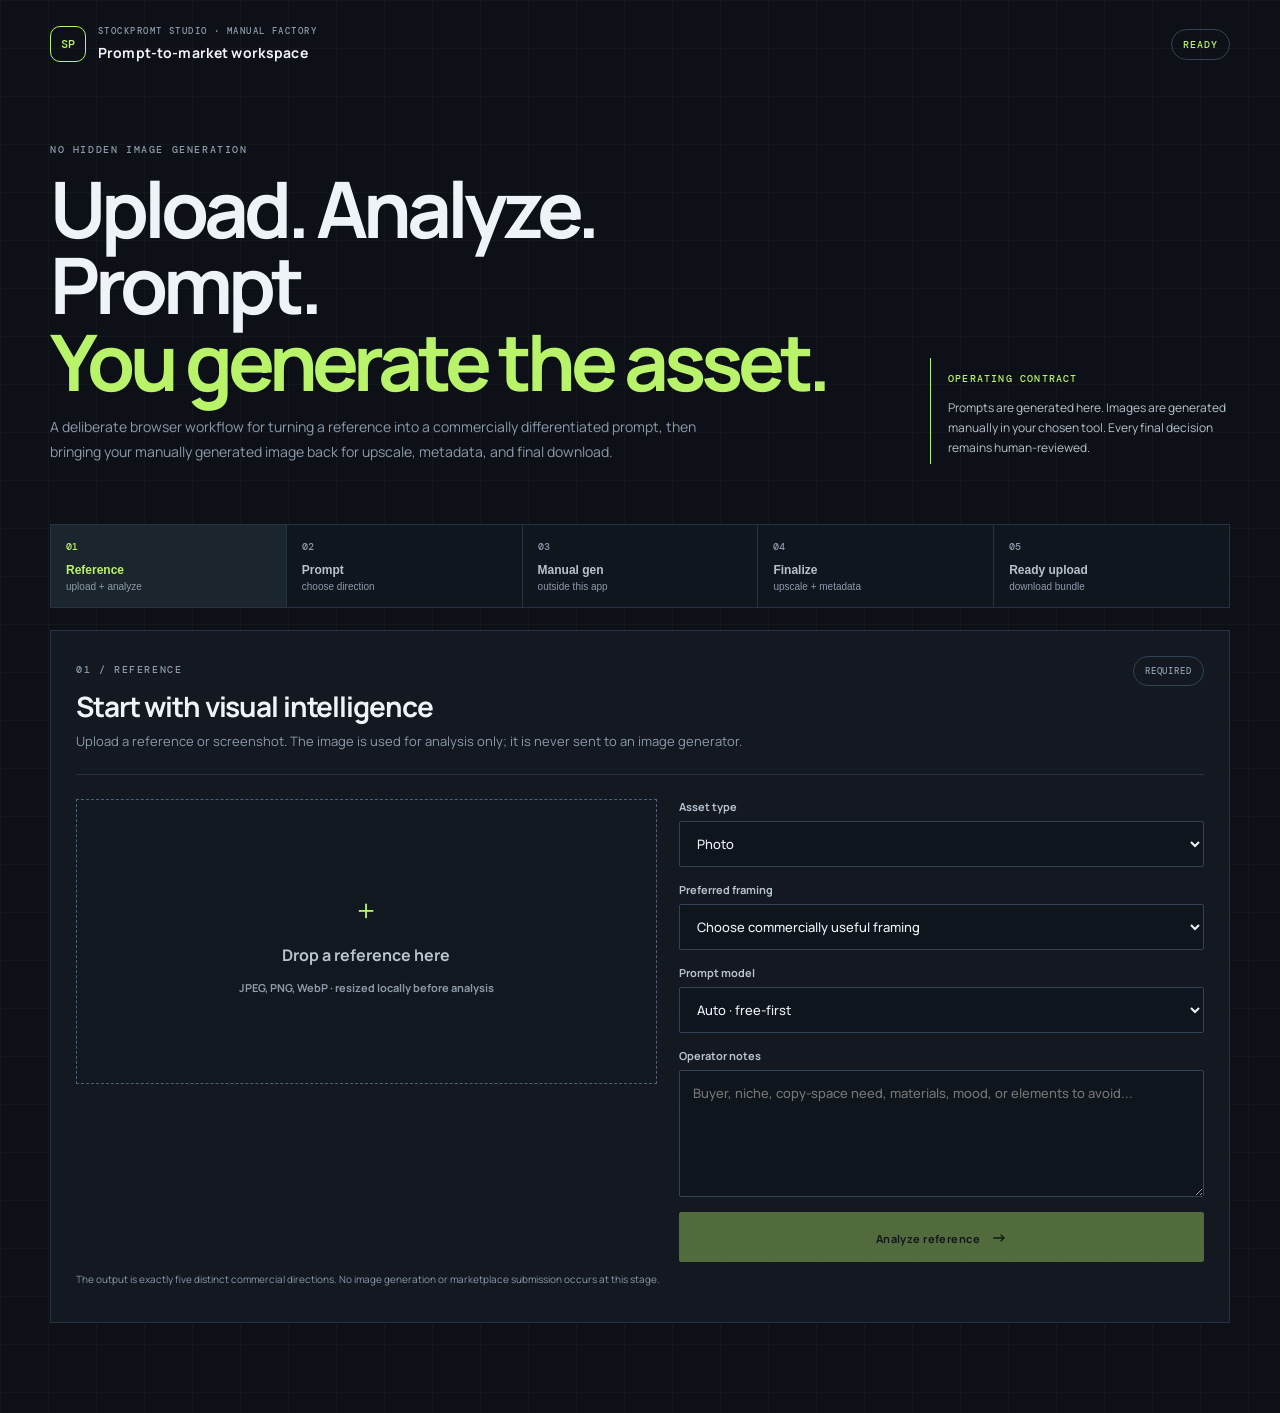
==== commit 6d5fe9f0: "fix: make prompt compiler free-first and Pages compatible" ====
--- a/prompt-studio/index.html
+++ b/prompt-studio/index.html
@@ -41,6 +41,7 @@
         <div class="form-stack">
           <label>Asset type<select id="assetType"><option>Photo</option><option>Illustration</option><option>Vector concept</option><option>Any suitable stock type</option></select></label>
           <label>Preferred framing<select id="aspect"><option>Choose commercially useful framing</option><option>Square 1:1</option><option>Landscape 4:3</option><option>Landscape 3:2</option><option>Wide 16:9</option><option>Portrait 2:3</option></select></label>
+          <label>Prompt model<select id="promptProvider"><option value="auto">Auto · free-first</option><option value="workers-ai">Workers AI · free-first</option><option value="gemini">Gemini · optional key</option></select></label>
           <label>Operator notes<textarea id="notes" rows="5" maxlength="2000" placeholder="Buyer, niche, copy-space need, materials, mood, or elements to avoid..."></textarea></label>
           <button id="run" class="primary" disabled>Analyze reference <span>→</span></button>
         </div>
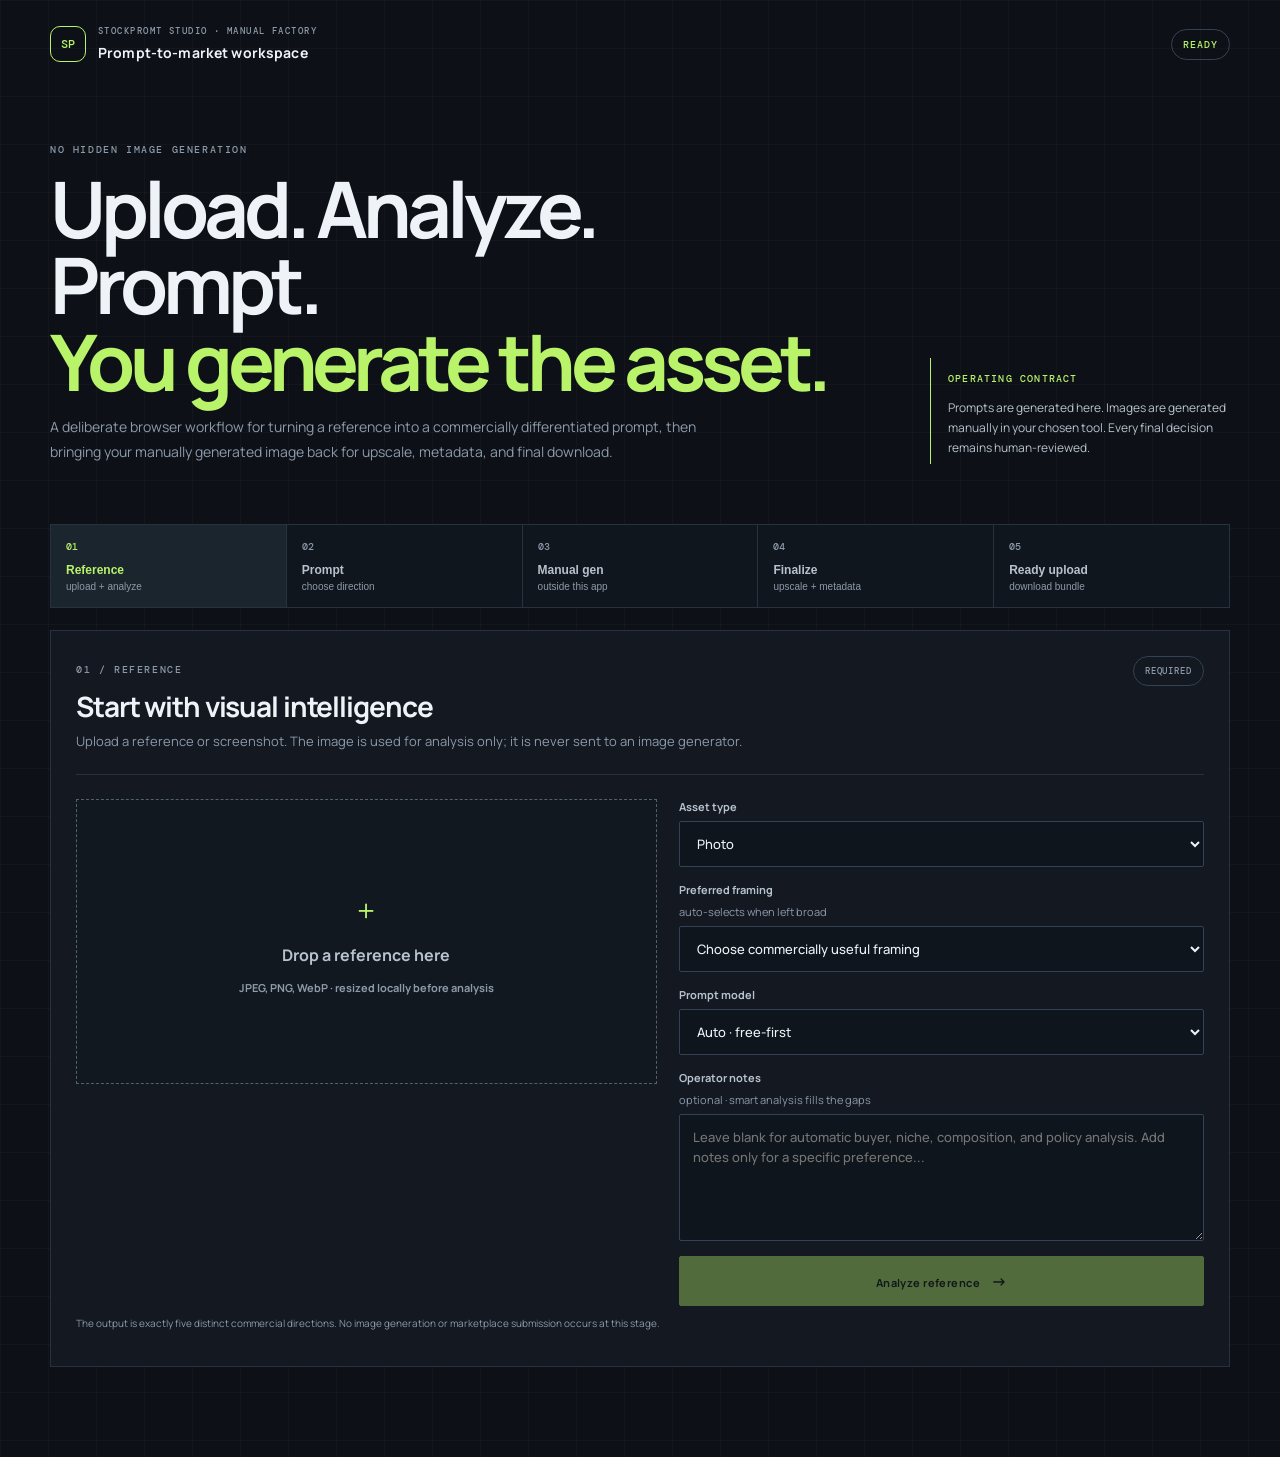
==== commit c878c895: "feat: make prompt analysis smart by default" ====
--- a/prompt-studio/index.html
+++ b/prompt-studio/index.html
@@ -40,9 +40,9 @@
         </div>
         <div class="form-stack">
           <label>Asset type<select id="assetType"><option>Photo</option><option>Illustration</option><option>Vector concept</option><option>Any suitable stock type</option></select></label>
-          <label>Preferred framing<select id="aspect"><option>Choose commercially useful framing</option><option>Square 1:1</option><option>Landscape 4:3</option><option>Landscape 3:2</option><option>Wide 16:9</option><option>Portrait 2:3</option></select></label>
+          <label>Preferred framing <span class="field-help">auto-selects when left broad</span><select id="aspect"><option>Choose commercially useful framing</option><option>Square 1:1</option><option>Landscape 4:3</option><option>Landscape 3:2</option><option>Wide 16:9</option><option>Portrait 2:3</option></select></label>
           <label>Prompt model<select id="promptProvider"><option value="auto">Auto · free-first</option><option value="workers-ai">Workers AI · free-first</option><option value="gemini">Gemini · optional key</option></select></label>
-          <label>Operator notes<textarea id="notes" rows="5" maxlength="2000" placeholder="Buyer, niche, copy-space need, materials, mood, or elements to avoid..."></textarea></label>
+          <label>Operator notes <span class="field-help">optional · smart analysis fills the gaps</span><textarea id="notes" rows="5" maxlength="2000" placeholder="Leave blank for automatic buyer, niche, composition, and policy analysis. Add notes only for a specific preference..."></textarea></label>
           <button id="run" class="primary" disabled>Analyze reference <span>→</span></button>
         </div>
       </div>
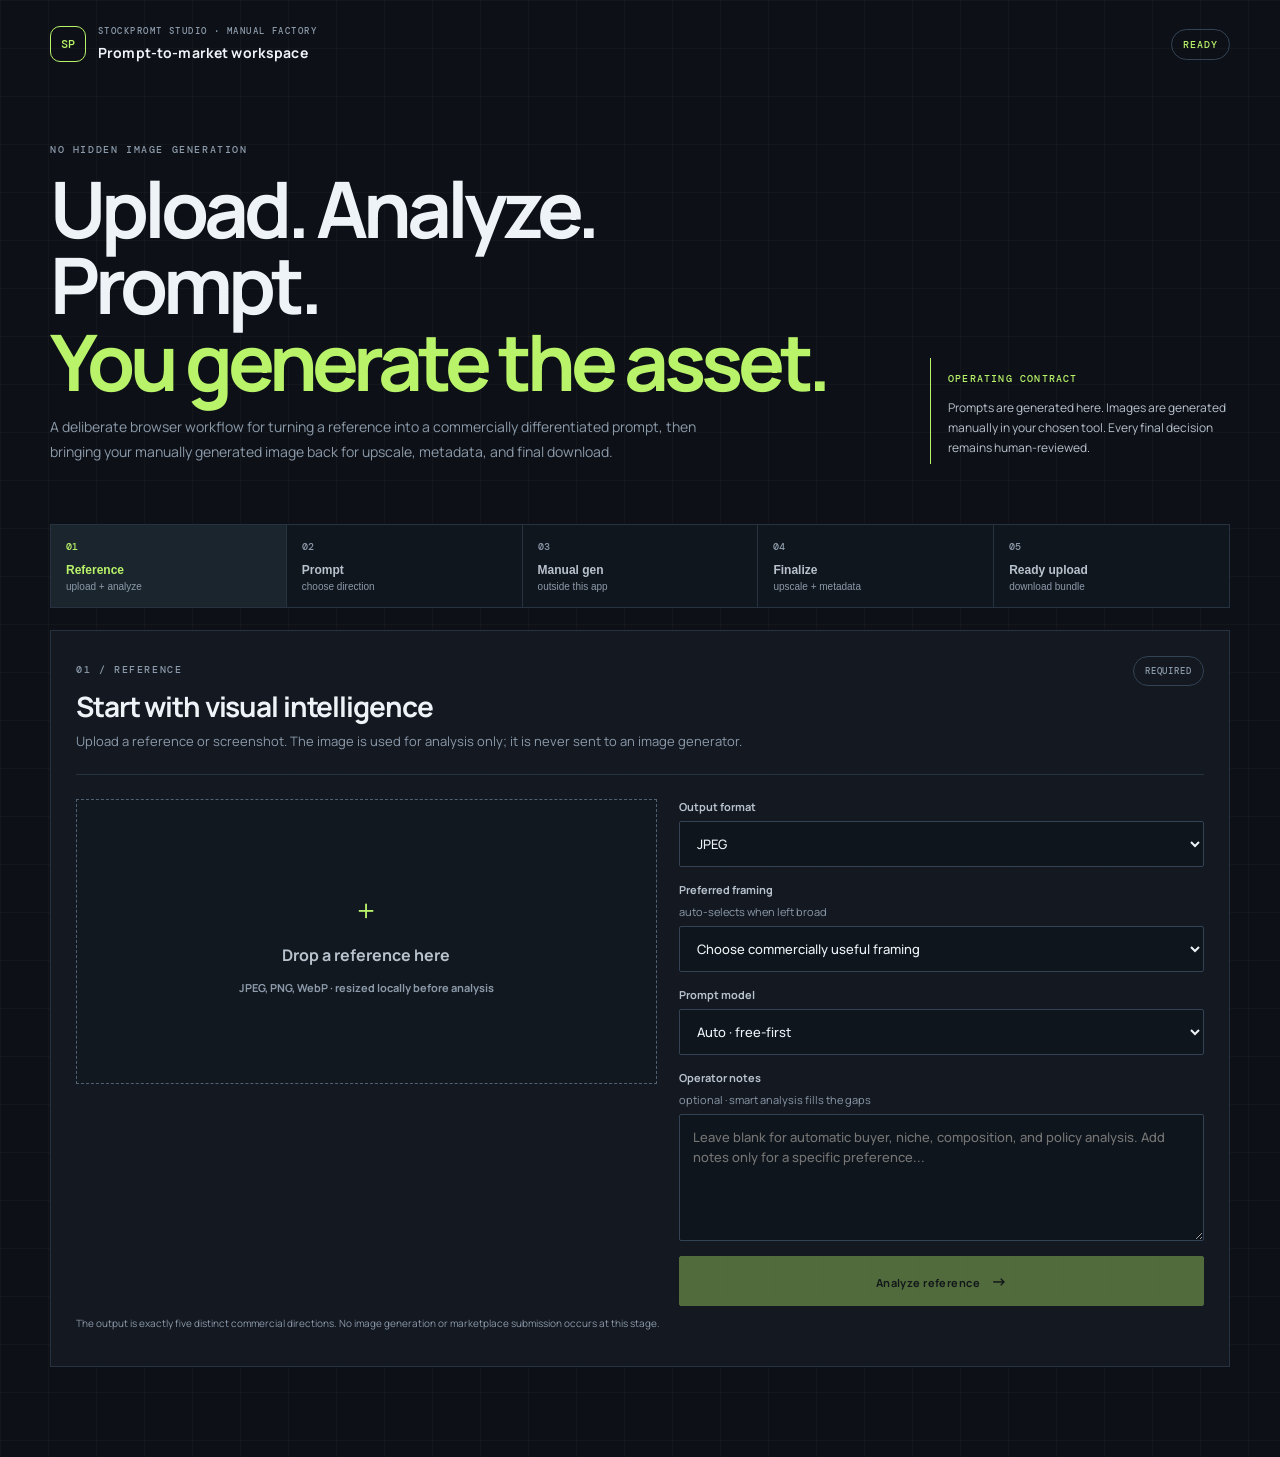
==== commit 5b1fe93d: "feat: support jpeg and png output formats" ====
--- a/prompt-studio/index.html
+++ b/prompt-studio/index.html
@@ -39,7 +39,7 @@
           <img id="preview" class="preview" alt="Reference preview" hidden>
         </div>
         <div class="form-stack">
-          <label>Asset type<select id="assetType"><option>Photo</option><option>Illustration</option><option>Vector concept</option><option>Any suitable stock type</option></select></label>
+          <label>Output format<select id="outputFormat"><option value="JPEG">JPEG</option><option value="PNG">PNG</option></select></label>
           <label>Preferred framing <span class="field-help">auto-selects when left broad</span><select id="aspect"><option>Choose commercially useful framing</option><option>Square 1:1</option><option>Landscape 4:3</option><option>Landscape 3:2</option><option>Wide 16:9</option><option>Portrait 2:3</option></select></label>
           <label>Prompt model<select id="promptProvider"><option value="auto">Auto · free-first</option><option value="workers-ai">Workers AI · free-first</option><option value="gemini">Gemini · optional key</option></select></label>
           <label>Operator notes <span class="field-help">optional · smart analysis fills the gaps</span><textarea id="notes" rows="5" maxlength="2000" placeholder="Leave blank for automatic buyer, niche, composition, and policy analysis. Add notes only for a specific preference..."></textarea></label>
@@ -62,7 +62,7 @@
         <div class="manual-callout"><span class="manual-icon">↗</span><h3>Generation is intentionally manual</h3><p>Use the prompt, negative prompt, aspect ratio, and any seed or model controls in your external generator. StockPromt does not submit or hide a generation request.</p><div class="manual-check"><span>✓</span>Prompt copied or ready to copy</div><div class="manual-check"><span>✓</span>Visual result reviewed by you</div></div>
         <div class="selected-prompt"><div class="box-head"><span>SELECTED MASTER PROMPT</span><button id="copyMaster" class="ghost">COPY</button></div><pre id="selectedMaster">—</pre><div class="box-head secondary-head"><span>NEGATIVE / FAILURE AVOIDANCE</span><button id="copyNegative" class="ghost">COPY</button></div><pre id="selectedNegative">—</pre><div id="selectedMeta" class="meta"></div></div>
       </div>
-      <div class="return-panel"><div><span class="stage-num">RETURN WITH YOUR IMAGE</span><h3>Upload the manually generated result</h3><p>PNG, JPEG, or WebP · maximum 20 MB. This image becomes the source for the optional AI upscale stage.</p></div><label id="generatedDrop" class="upload-button"><input id="generatedImage" type="file" accept="image/jpeg,image/png,image/webp"><span>＋ Upload generated image</span></label></div>
+      <div class="return-panel"><div><span class="stage-num">RETURN WITH YOUR IMAGE</span><h3>Upload the manually generated result</h3><p>JPEG or PNG · maximum 20 MB. This image becomes the source for the optional AI upscale stage.</p></div><label id="generatedDrop" class="upload-button"><input id="generatedImage" type="file" accept="image/jpeg,image/png"><span>＋ Upload generated image</span></label></div>
       <div id="generatedPreviewWrap" class="generated-preview" hidden><img id="generatedPreview" alt="Generated image preview"><div><span class="label">UPLOADED SOURCE</span><p id="generatedInfo"></p><button id="continueFinalize" class="primary small">Continue to finalization <span>→</span></button></div></div>
     </section>
 
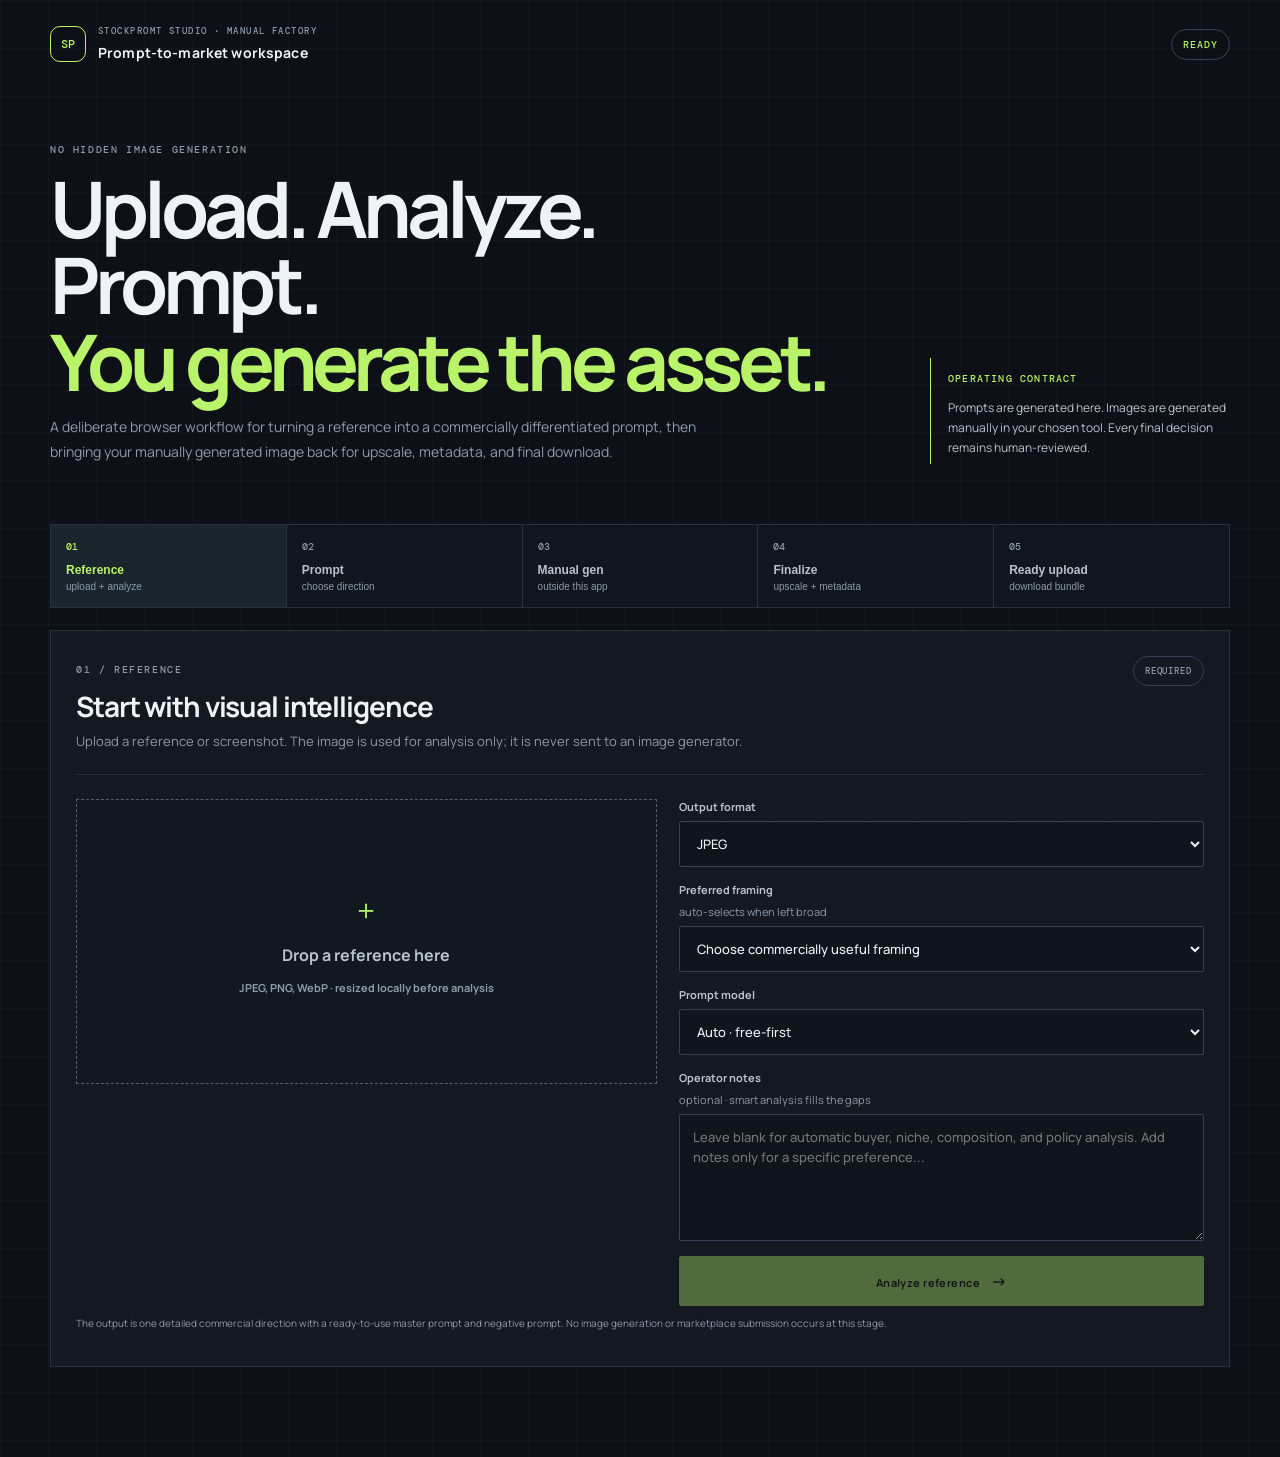
==== commit b2af4318: "feat: return one detailed prompt with negative prompt" ====
--- a/prompt-studio/index.html
+++ b/prompt-studio/index.html
@@ -46,11 +46,11 @@
           <button id="run" class="primary" disabled>Analyze reference <span>→</span></button>
         </div>
       </div>
-      <p class="fine">The output is exactly five distinct commercial directions. No image generation or marketplace submission occurs at this stage.</p>
+      <p class="fine">The output is one detailed commercial direction with a ready-to-use master prompt and negative prompt. No image generation or marketplace submission occurs at this stage.</p>
     </section>
 
     <section id="promptStage" class="stage" hidden>
-      <div class="stage-head"><div><span class="stage-num">02 / PROMPT</span><h2>Select one production direction</h2><p>Each card is a materially different concept, not a crop, recolor, flip, or near-duplicate.</p></div><span id="modelBadge" class="stage-state">5 OPTIONS</span></div>
+      <div class="stage-head"><div><span class="stage-num">02 / PROMPT</span><h2>Your production-ready prompt</h2><p>One carefully selected direction with a detailed master prompt and a comprehensive negative prompt.</p></div><span id="modelBadge" class="stage-state">FINAL PROMPT</span></div>
       <div id="summary" class="summary-grid"><div><span class="label">REFERENCE INTELLIGENCE</span><p id="referenceSummary">—</p></div><div><span class="label">COMMERCIAL INTENT</span><p id="commercialIntent">—</p></div><div class="wide"><span class="label">POLICY NOTES</span><ul id="policyNotes"></ul></div></div>
       <div id="cards" class="cards"></div>
       <div class="selection-bar"><span id="selectionText">Choose a direction to unlock manual generation.</span><button id="continueManual" class="primary small" disabled>Use selected prompt <span>→</span></button></div>
